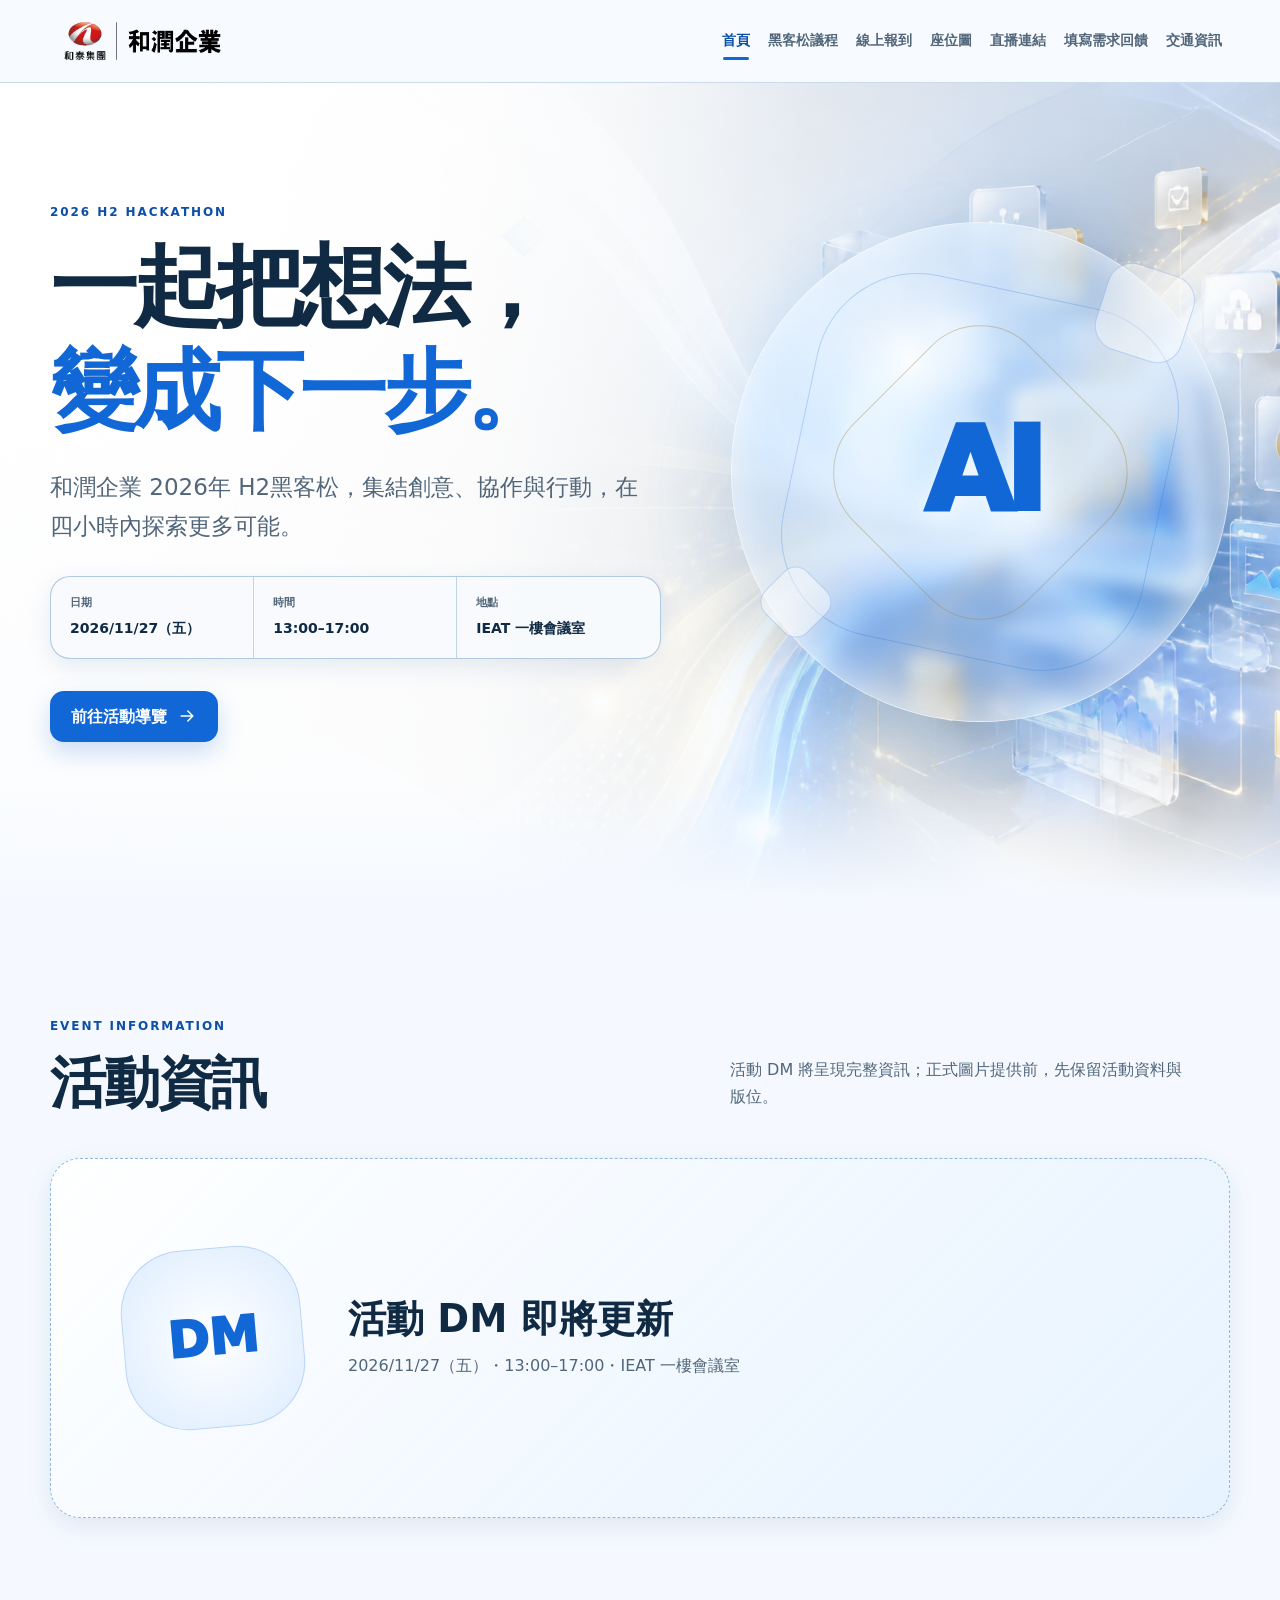
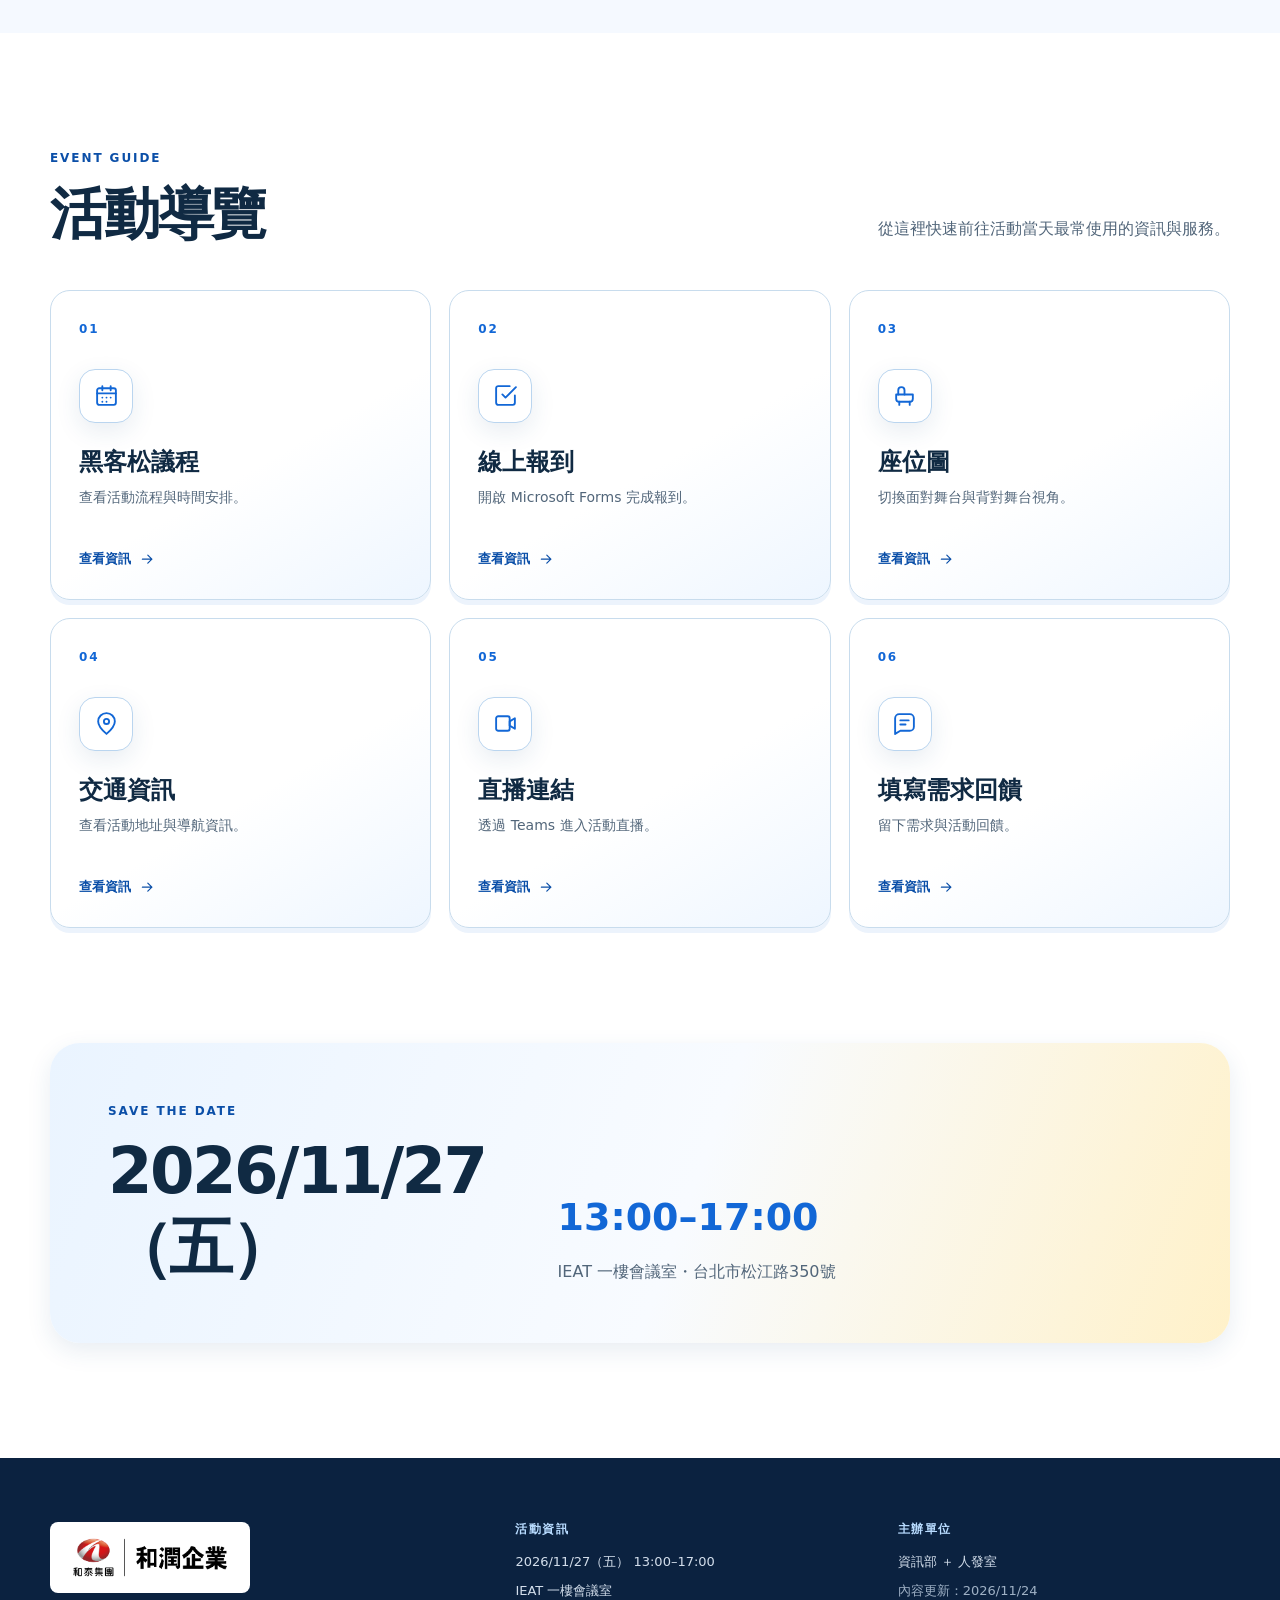
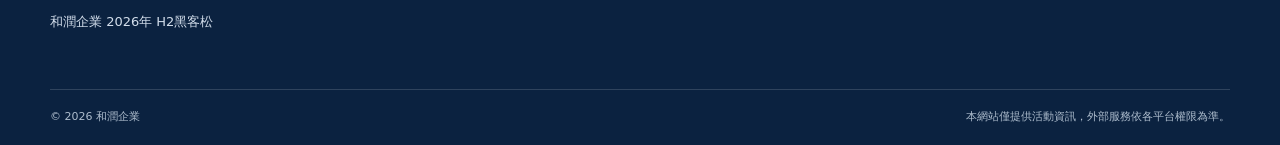
==== index.html @ 31d5b4fa "feat: build responsive hackathon event website" ====
<!doctype html>
<html lang="zh-Hant-TW">
<head>
  <meta charset="utf-8">
  <meta name="viewport" content="width=device-width, initial-scale=1">
  <meta name="robots" content="noindex, nofollow, noarchive">
  <meta name="referrer" content="strict-origin-when-cross-origin">
  <meta name="description" content="和潤企業 2026年 H2黑客松活動資訊網站。">
  <meta name="theme-color" content="#f5f9ff">
  <title>首頁｜和潤企業 2026年 H2黑客松</title>
  <link rel="stylesheet" href="assets/styles.css">
  <script src="assets/data.js" defer></script>
  <script src="assets/app.js" defer></script>
</head>
<body data-page="home">
  <a class="skip-link" href="#main-content">跳至主要內容</a>
  <div id="site-header"></div>
  <div id="app"><noscript><main class="shell"><h1>需要啟用 JavaScript</h1><p>請啟用 JavaScript 以使用活動導覽與互動功能。</p></main></noscript></div>
  <div id="site-footer"></div>
</body>
</html>
---- assets/styles.css ----
@charset "UTF-8";

:root {
  --color-bg: #f5f9ff;
  --color-bg-strong: #eaf3ff;
  --color-surface: #ffffff;
  --color-surface-glass: rgba(255, 255, 255, 0.86);
  --color-primary: #1267d6;
  --color-primary-hover: #0b4fa8;
  --color-primary-active: #083d82;
  --color-primary-soft: #dcecff;
  --color-ink: #102a43;
  --color-muted: #52667a;
  --color-accent: #9a6a0a;
  --color-accent-soft: #fff1c9;
  --color-border: #c8dced;
  --color-footer: #0b2240;
  --shadow-sm: 0 8px 24px rgba(31, 77, 126, 0.1);
  --shadow-lg: 0 24px 70px rgba(31, 77, 126, 0.17);
  --radius-sm: 12px;
  --radius-md: 20px;
  --radius-lg: 30px;
  --duration-fast: 160ms;
  --duration-base: 220ms;
  --easing: cubic-bezier(0.2, 0.8, 0.2, 1);
  --shell: min(1180px, calc(100% - 40px));
  --header-height: 82px;
  --font: Inter, "Noto Sans TC", "PingFang TC", "Microsoft JhengHei", system-ui, -apple-system, BlinkMacSystemFont, "Segoe UI", sans-serif;
}

* { box-sizing: border-box; }
html { scroll-behavior: smooth; scroll-padding-top: calc(var(--header-height) + 20px); }
body { margin: 0; background: var(--color-bg); color: var(--color-ink); font-family: var(--font); font-size: 16px; line-height: 1.7; -webkit-font-smoothing: antialiased; }
img, svg { display: block; max-width: 100%; }
a { color: inherit; text-decoration: none; }
button, input, textarea, select { font: inherit; }
button, a { -webkit-tap-highlight-color: transparent; }
button { cursor: pointer; }
button:disabled { cursor: not-allowed; }
h1, h2, h3, p { margin-top: 0; }
h1, h2, h3 { line-height: 1.18; text-wrap: balance; }
p { text-wrap: pretty; }
[hidden] { display: none !important; }
::selection { background: #c9e3ff; color: var(--color-ink); }
:focus-visible { outline: 3px solid #9a6a0a; outline-offset: 4px; }

.shell { width: var(--shell); margin-inline: auto; }
.icon { width: 1.25em; height: 1.25em; flex: 0 0 auto; }
.skip-link { position: fixed; z-index: 1000; top: 12px; left: 12px; padding: 10px 16px; border-radius: 10px; background: var(--color-ink); color: #fff; font-weight: 800; transform: translateY(-160%); transition: transform var(--duration-fast) ease; }
.skip-link:focus { transform: none; }

.site-header { position: sticky; z-index: 100; top: 0; min-height: var(--header-height); border-bottom: 1px solid rgba(164, 192, 221, 0.55); background: rgba(247, 251, 255, 0.88); backdrop-filter: blur(18px); }
.header-inner { min-height: var(--header-height); display: flex; align-items: center; gap: 26px; }
.brand { flex: 0 0 auto; margin-right: auto; border-radius: 8px; }
.brand img { width: 185px; height: auto; }
.primary-nav { display: flex; align-items: center; gap: 2px; }
.primary-nav a { position: relative; min-height: 48px; display: inline-flex; align-items: center; padding: 10px 8px; color: var(--color-muted); font-size: 14px; font-weight: 750; white-space: nowrap; transition: color var(--duration-fast) ease, background var(--duration-fast) ease; }
.primary-nav a::after { content: ""; position: absolute; left: 9px; right: 9px; bottom: 5px; height: 3px; border-radius: 99px; background: var(--color-primary); transform: scaleX(0); transform-origin: left; transition: transform var(--duration-base) var(--easing); }
.primary-nav a:hover, .primary-nav a[aria-current="page"] { color: var(--color-primary-hover); }
.primary-nav a:hover::after, .primary-nav a[aria-current="page"]::after { transform: scaleX(1); }
.primary-nav a:active { color: var(--color-primary-active); }
.nav-toggle { width: 48px; height: 48px; display: none; place-items: center; padding: 0; border: 1px solid var(--color-border); border-radius: 14px; background: #fff; color: var(--color-ink); transition: background var(--duration-fast) ease, color var(--duration-fast) ease; }
.nav-toggle:hover { background: var(--color-primary-soft); color: var(--color-primary-hover); }
.nav-toggle:active { background: #c7e0ff; }
.nav-toggle .icon { width: 24px; height: 24px; }

.home-hero { position: relative; min-height: calc(100svh - var(--header-height)); display: grid; align-items: center; overflow: hidden; background-image: linear-gradient(90deg, rgba(255,255,255,.92) 0%, rgba(255,255,255,.78) 36%, rgba(236,246,255,.36) 62%, rgba(236,246,255,.05) 100%), url("images/hero-light.png"); background-position: center; background-size: cover; }
.home-hero::after { content: ""; position: absolute; left: 0; right: 0; bottom: 0; height: 120px; background: linear-gradient(transparent, var(--color-bg)); pointer-events: none; }
.home-hero-grid { position: relative; z-index: 1; display: grid; grid-template-columns: minmax(0, 1.1fr) minmax(340px, .9fr); align-items: center; gap: 70px; padding-block: 80px 120px; }
.home-copy { max-width: 720px; }
.eyebrow { margin-bottom: 13px; color: var(--color-primary-hover); font-size: 12px; font-weight: 900; letter-spacing: .16em; text-transform: uppercase; }
.home-copy h1 { max-width: 760px; margin-bottom: 25px; font-size: clamp(48px, 7vw, 88px); letter-spacing: -.055em; }
.home-copy h1 span { display: block; color: var(--color-primary); }
.hero-lead { max-width: 650px; margin-bottom: 30px; color: var(--color-muted); font-size: clamp(18px, 2vw, 23px); }
.event-meta { max-width: 650px; display: grid; grid-template-columns: repeat(3, 1fr); gap: 1px; margin: 0 0 32px; overflow: hidden; border: 1px solid rgba(172, 199, 226, .75); border-radius: var(--radius-md); background: rgba(172, 199, 226, .75); box-shadow: var(--shadow-sm); }
.event-meta div { padding: 17px 19px; background: rgba(255,255,255,.88); backdrop-filter: blur(10px); }
.event-meta dt { color: var(--color-muted); font-size: 11px; font-weight: 800; }
.event-meta dd { margin: 4px 0 0; font-size: 14px; font-weight: 850; }
.hero-art { position: relative; aspect-ratio: 1; display: grid; place-items: center; border: 1px solid rgba(255,255,255,.68); border-radius: 50%; background: radial-gradient(circle at 36% 28%, rgba(255,255,255,.95), rgba(190,222,255,.5) 34%, rgba(18,103,214,.13) 66%, rgba(201,149,46,.14)); box-shadow: inset 0 0 50px rgba(255,255,255,.7), 0 30px 90px rgba(42,99,157,.2); backdrop-filter: blur(8px); }
.hero-art::before, .hero-art::after, .hero-art i, .hero-art b { content: ""; position: absolute; border: 1px solid rgba(18,103,214,.22); border-radius: 28%; }
.hero-art::before { inset: 13%; transform: rotate(12deg); }
.hero-art::after { inset: 25%; transform: rotate(45deg); border-color: rgba(154,106,10,.3); }
.hero-art i { width: 18%; height: 18%; top: 9%; right: 8%; transform: rotate(18deg); background: rgba(255,255,255,.4); }
.hero-art b { width: 12%; height: 12%; left: 7%; bottom: 18%; transform: rotate(45deg); background: rgba(255,255,255,.45); }
.hero-art span { position: relative; z-index: 1; color: var(--color-primary); font-size: clamp(68px, 9vw, 130px); font-weight: 950; letter-spacing: -.08em; text-shadow: 0 10px 30px rgba(255,255,255,.9); }

.button { min-height: 48px; display: inline-flex; align-items: center; justify-content: center; gap: 10px; padding: 11px 20px; border: 1px solid transparent; border-radius: 14px; font-weight: 850; transition: background var(--duration-fast) ease, border-color var(--duration-fast) ease, color var(--duration-fast) ease, box-shadow var(--duration-base) ease, transform var(--duration-fast) ease; }
.button:hover:not(:disabled) { transform: translateY(-2px); }
.button:active:not(:disabled) { transform: translateY(0); }
.button-primary { background: var(--color-primary); color: #fff; box-shadow: 0 10px 25px rgba(18,103,214,.22); }
.button-primary:hover:not(:disabled) { background: var(--color-primary-hover); box-shadow: 0 14px 30px rgba(18,103,214,.28); }
.button-primary:active:not(:disabled) { background: var(--color-primary-active); box-shadow: 0 6px 14px rgba(18,103,214,.2); }
.button-primary:disabled { background: #94a9bd; color: #fff; box-shadow: none; }
.button-secondary { border-color: var(--color-border); background: #fff; color: var(--color-primary-hover); }
.button-secondary:hover { border-color: var(--color-primary); background: var(--color-primary-soft); }
.button-secondary:active { background: #c7e0ff; }

.section { padding-block: clamp(72px, 9vw, 124px); }
.dm-section { background: var(--color-bg); }
.guide-section { background: #fff; }
.event-summary-section { background: #fff; padding-top: 0; }
.section-heading { display: flex; align-items: end; justify-content: space-between; gap: 50px; margin-bottom: 42px; }
.section-heading h2 { margin-bottom: 0; font-size: clamp(34px, 4.4vw, 56px); letter-spacing: -.04em; }
.section-heading > p { max-width: 500px; margin-bottom: 5px; color: var(--color-muted); }
.dm-placeholder { min-height: 360px; display: grid; grid-template-columns: 180px 1fr; align-items: center; gap: 45px; padding: clamp(30px, 6vw, 72px); border: 1px dashed #93b7dc; border-radius: var(--radius-lg); background: linear-gradient(135deg, rgba(255,255,255,.9), rgba(225,240,255,.72)); box-shadow: var(--shadow-sm); }
.dm-placeholder > span { aspect-ratio: 1; display: grid; place-items: center; border: 1px solid rgba(18,103,214,.2); border-radius: 35%; background: radial-gradient(circle, #fff, #dcecff); color: var(--color-primary); font-size: 50px; font-weight: 950; transform: rotate(-5deg); }
.dm-placeholder h3 { margin-bottom: 10px; font-size: clamp(27px, 3vw, 40px); }
.dm-placeholder p { margin-bottom: 0; color: var(--color-muted); }
.dm-frame { margin: 0; overflow: hidden; border: 1px solid var(--color-border); border-radius: var(--radius-lg); background: #fff; box-shadow: var(--shadow-lg); }
.dm-frame img { width: 100%; height: auto; }
.guide-grid { display: grid; grid-template-columns: repeat(3, 1fr); gap: 18px; }
.guide-card { position: relative; min-height: 310px; display: flex; flex-direction: column; padding: 28px; overflow: hidden; border: 1px solid var(--color-border); border-radius: var(--radius-md); background: linear-gradient(150deg, #fff 56%, #eef6ff); box-shadow: 0 5px 0 rgba(18,103,214,.08); transition: border-color var(--duration-base) ease, background var(--duration-base) ease, box-shadow var(--duration-base) ease, transform var(--duration-base) var(--easing); }
.guide-card:hover { border-color: #82b4e9; background: linear-gradient(150deg, #fff 38%, #e2f0ff); box-shadow: 0 16px 38px rgba(31,77,126,.15); transform: translateY(-5px); }
.guide-card:active { background: #e2f0ff; box-shadow: 0 8px 18px rgba(31,77,126,.12); transform: translateY(-1px); }
.guide-number { color: var(--color-primary); font-size: 12px; font-weight: 900; letter-spacing: .15em; }
.guide-icon { width: 54px; height: 54px; display: grid; place-items: center; margin: 30px 0 25px; border: 1px solid #bad5ef; border-radius: 16px; background: #fff; color: var(--color-primary); box-shadow: var(--shadow-sm); }
.guide-icon .icon { width: 25px; height: 25px; }
.guide-card h3 { margin-bottom: 10px; font-size: 24px; }
.guide-card p { margin-bottom: 25px; color: var(--color-muted); font-size: 14px; }
.card-link { display: inline-flex; align-items: center; gap: 8px; margin-top: auto; color: var(--color-primary-hover); font-size: 13px; font-weight: 900; }
.card-link .icon { transition: transform var(--duration-base) var(--easing); }
.guide-card:hover .card-link .icon { transform: translateX(5px); }
.event-summary { display: grid; grid-template-columns: .8fr 1.2fr; align-items: end; gap: 40px; padding: clamp(30px, 5vw, 58px); border-radius: var(--radius-lg); background: linear-gradient(110deg, #eaf4ff, #f8fbff 54%, #fff1c9); box-shadow: var(--shadow-sm); }
.event-summary h2 { margin-bottom: 0; font-size: clamp(32px, 5vw, 64px); letter-spacing: -.04em; }
.event-summary > div:last-child { display: flex; flex-direction: column; gap: 8px; }
.event-summary strong { color: var(--color-primary); font-size: clamp(25px, 3vw, 38px); }
.event-summary span { color: var(--color-muted); }

.page-hero { position: relative; overflow: hidden; border-bottom: 1px solid var(--color-border); background: linear-gradient(115deg, #f8fbff 0%, #e6f2ff 58%, #fff7e5 100%); }
.page-hero::before { content: ""; position: absolute; inset: 0; opacity: .42; background-image: linear-gradient(rgba(18,103,214,.08) 1px, transparent 1px), linear-gradient(90deg, rgba(18,103,214,.08) 1px, transparent 1px); background-size: 70px 70px; mask-image: linear-gradient(90deg, transparent, #000); }
.page-hero-glow { position: absolute; width: 480px; height: 480px; right: 7%; top: -210px; border-radius: 50%; background: radial-gradient(circle, rgba(255,255,255,.95), rgba(102,177,255,.25) 50%, rgba(201,149,46,.08)); box-shadow: 0 0 0 80px rgba(255,255,255,.22), 0 0 0 160px rgba(18,103,214,.035); }
.page-hero-inner { position: relative; z-index: 1; padding-block: clamp(78px, 10vw, 140px); }
.page-hero h1 { max-width: 900px; margin-bottom: 20px; font-size: clamp(48px, 7vw, 82px); letter-spacing: -.05em; }
.page-lead { max-width: 720px; margin-bottom: 0; color: var(--color-muted); font-size: 19px; }
.content-layout { display: grid; grid-template-columns: minmax(250px, .65fr) minmax(0, 1.6fr); align-items: start; gap: 34px; }
.info-card { position: sticky; top: calc(var(--header-height) + 25px); padding: 30px; border: 1px solid var(--color-border); border-radius: var(--radius-md); background: #fff; box-shadow: var(--shadow-sm); }
.info-card h2 { margin-bottom: 8px; font-size: 30px; }
.big-time { margin-bottom: 6px; color: var(--color-primary); font-size: 26px; font-weight: 900; }
.status-pill { display: inline-flex; align-items: center; min-height: 32px; margin-top: 16px; padding: 5px 11px; border-radius: 99px; background: var(--color-primary-soft); color: var(--color-primary-hover); font-size: 12px; font-weight: 850; }
.status-pending { background: var(--color-accent-soft); color: #6d4a06; }
.agenda-list { display: grid; gap: 14px; }
.agenda-item { display: grid; grid-template-columns: 110px 1fr; gap: 28px; padding: 28px; border: 1px solid var(--color-border); border-radius: var(--radius-md); background: #fff; box-shadow: 0 4px 16px rgba(31,77,126,.06); }
.agenda-item time { color: var(--color-primary); font-size: 22px; font-weight: 950; }
.agenda-type { color: var(--color-accent); font-size: 10px; font-weight: 900; letter-spacing: .12em; text-transform: uppercase; }
.agenda-item h2 { margin: 7px 0 8px; font-size: 23px; }
.agenda-item p { margin-bottom: 0; color: var(--color-muted); }
.form-layout { display: grid; grid-template-columns: minmax(260px, .65fr) minmax(0, 1.5fr); align-items: start; gap: 34px; }
.form-guidance { position: sticky; top: calc(var(--header-height) + 25px); padding: 30px; border: 1px solid var(--color-border); border-radius: var(--radius-md); background: #fff; box-shadow: var(--shadow-sm); }
.form-guidance h2 { font-size: 30px; }
.form-guidance p { color: var(--color-muted); }
.form-frame { min-height: 680px; overflow: hidden; border: 1px solid var(--color-border); border-radius: var(--radius-md); background: #fff; box-shadow: var(--shadow-sm); }
.form-frame iframe { width: 100%; min-height: 680px; display: block; border: 0; }
.empty-state { min-height: 360px; display: flex; align-items: center; justify-content: center; gap: 22px; padding: 36px; text-align: left; }
.empty-state-mark { width: 72px; height: 72px; flex: 0 0 auto; border: 1px solid #9ec1e4; border-radius: 24px; background: linear-gradient(145deg, #fff, #dcecff); box-shadow: var(--shadow-sm); transform: rotate(8deg); }
.empty-state h2 { margin-bottom: 8px; font-size: 27px; }
.empty-state p { max-width: 480px; margin-bottom: 0; color: var(--color-muted); }
.seat-toolbar { display: flex; align-items: end; justify-content: space-between; gap: 32px; margin-bottom: 28px; }
.seat-toolbar h2 { margin-bottom: 0; font-size: clamp(30px, 4vw, 46px); }
.segmented-control { display: inline-grid; grid-template-columns: repeat(2, 1fr); gap: 4px; padding: 5px; border: 1px solid var(--color-border); border-radius: 16px; background: #fff; box-shadow: var(--shadow-sm); }
.segmented-control button { min-width: 132px; min-height: 48px; padding: 9px 16px; border: 0; border-radius: 11px; background: transparent; color: var(--color-muted); font-weight: 850; transition: background var(--duration-fast) ease, color var(--duration-fast) ease, box-shadow var(--duration-fast) ease; }
.segmented-control button:hover { background: var(--color-primary-soft); color: var(--color-primary-hover); }
.segmented-control button:active { background: #c7e0ff; }
.segmented-control button[aria-selected="true"] { background: var(--color-primary); color: #fff; box-shadow: 0 6px 16px rgba(18,103,214,.24); }
.seat-stage { overflow: hidden; border: 1px solid var(--color-border); border-radius: var(--radius-lg); background: #fff; box-shadow: var(--shadow-lg); }
.stage-label { min-height: 78px; display: flex; align-items: center; justify-content: center; gap: 15px; padding: 17px; background: linear-gradient(90deg, #dcecff, #eff7ff, #fff1c9); text-align: center; }
.stage-label span { color: var(--color-primary); font-size: 11px; font-weight: 900; letter-spacing: .2em; }
.stage-label strong { font-size: 19px; }
.seat-panel { min-height: 520px; }
.seat-panel .empty-state { min-height: 520px; }
.seat-image { margin: 0; padding: 20px; }
.seat-image img { width: 100%; height: auto; border-radius: var(--radius-sm); }
.seat-note { margin: 20px 0 0; color: var(--color-muted); text-align: center; }
.live-card { display: grid; grid-template-columns: minmax(260px, .75fr) minmax(0, 1.25fr); align-items: center; gap: clamp(40px, 8vw, 100px); padding: clamp(35px, 7vw, 85px); border: 1px solid var(--color-border); border-radius: var(--radius-lg); background: linear-gradient(140deg, #fff, #edf6ff); box-shadow: var(--shadow-lg); }
.live-card h2 { margin-bottom: 18px; font-size: clamp(32px, 4.5vw, 54px); }
.live-card p:not(.eyebrow) { max-width: 650px; margin-bottom: 28px; color: var(--color-muted); }
.live-visual { position: relative; aspect-ratio: 1; display: grid; place-items: center; border-radius: 34%; background: radial-gradient(circle at 35% 30%, #fff, #cfe5ff 55%, #91bff1); color: var(--color-primary); box-shadow: inset 0 0 35px rgba(255,255,255,.8), var(--shadow-lg); }
.live-visual .icon { position: relative; z-index: 1; width: 34%; height: 34%; }
.live-visual::before, .live-visual::after, .live-visual i { content: ""; position: absolute; border: 1px solid rgba(18,103,214,.2); border-radius: 30%; }
.live-visual::before { inset: 12%; transform: rotate(12deg); }
.live-visual::after { inset: 23%; transform: rotate(-11deg); }
.live-visual i { width: 16%; height: 16%; right: 4%; top: 4%; background: rgba(255,241,201,.7); transform: rotate(18deg); }
.transport-layout { display: grid; grid-template-columns: minmax(280px, .85fr) minmax(0, 1.15fr); align-items: start; gap: 34px; }
.venue-card { position: sticky; top: calc(var(--header-height) + 25px); padding: clamp(30px, 5vw, 52px); border-radius: var(--radius-lg); background: linear-gradient(145deg, #1267d6, #0a477f); color: #fff; box-shadow: var(--shadow-lg); }
.venue-card .eyebrow { color: #d4e9ff; }
.venue-card h2 { margin-bottom: 12px; font-size: clamp(30px, 4vw, 46px); }
.venue-card .address { margin-bottom: 28px; color: #e2f0ff; font-size: 18px; }
.venue-card .button-primary { background: #fff; color: var(--color-primary-hover); box-shadow: none; }
.venue-card .button-primary:hover { background: #e7f2ff; }
.venue-pin { width: 76px; height: 76px; display: grid; place-items: center; margin-bottom: 38px; border: 1px solid rgba(255,255,255,.35); border-radius: 25px; background: rgba(255,255,255,.13); }
.venue-pin .icon { width: 34px; height: 34px; }
.transport-list { display: grid; gap: 14px; }
.transport-card { display: grid; grid-template-columns: 58px 1fr; gap: 20px; padding: 28px; border: 1px solid var(--color-border); border-radius: var(--radius-md); background: #fff; box-shadow: var(--shadow-sm); }
.transport-card > span { color: var(--color-primary); font-size: 13px; font-weight: 900; letter-spacing: .12em; }
.transport-card h2 { margin-bottom: 10px; font-size: 24px; }
.transport-card p { margin-bottom: 5px; color: var(--color-ink); font-weight: 750; }
.transport-card small { color: var(--color-muted); }
.not-found { min-height: calc(100svh - var(--header-height)); display: grid; place-items: center; padding-block: 80px; background: linear-gradient(135deg, #f7fbff, #e5f2ff); }
.not-found-card { max-width: 760px; padding: clamp(40px, 8vw, 90px); border: 1px solid var(--color-border); border-radius: var(--radius-lg); background: #fff; text-align: center; box-shadow: var(--shadow-lg); }
.not-found-card h1 { margin-bottom: 18px; font-size: clamp(42px, 7vw, 74px); }
.not-found-card p:not(.eyebrow) { margin-bottom: 28px; color: var(--color-muted); }

.site-footer { padding-top: 64px; background: var(--color-footer); color: #fff; }
.footer-grid { display: grid; grid-template-columns: 1.25fr 1fr 1fr; gap: 50px; padding-bottom: 50px; }
.footer-logo { width: 200px; height: auto; margin-bottom: 18px; padding: 7px 9px; border-radius: 8px; background: #fff; }
.footer-grid h2 { margin-bottom: 15px; color: #b9dcff; font-size: 12px; letter-spacing: .12em; }
.footer-grid p { margin-bottom: 6px; color: #d3deeb; font-size: 13px; }
.footer-note { color: #9fb1c5 !important; }
.footer-bottom { display: flex; justify-content: space-between; gap: 20px; padding-block: 18px; border-top: 1px solid rgba(255,255,255,.15); color: #aebdcd; font-size: 11px; }

.reveal { opacity: 0; transform: translateY(18px); transition: opacity .6s var(--easing), transform .6s var(--easing); }
.reveal.is-visible { opacity: 1; transform: none; }
.delay-1 { transition-delay: .06s; }
.delay-2 { transition-delay: .12s; }
.delay-3 { transition-delay: .18s; }

@media (max-width: 1080px) {
  .brand img { width: 155px; }
  .header-inner { gap: 12px; }
  .primary-nav a { padding-inline: 5px; font-size: 12px; }
  .home-hero-grid { grid-template-columns: 1.15fr .85fr; gap: 42px; }
}

@media (max-width: 900px) {
  :root { --shell: min(100% - 30px, 760px); --header-height: 70px; }
  .site-header { min-height: var(--header-height); }
  .header-inner { min-height: var(--header-height); }
  .brand img { width: 145px; }
  .nav-toggle { display: grid; }
  .primary-nav { position: absolute; top: 100%; left: 0; right: 0; display: none; grid-template-columns: repeat(2, 1fr); padding: 12px 15px 20px; border-bottom: 1px solid var(--color-border); background: rgba(247,251,255,.98); box-shadow: var(--shadow-lg); }
  .primary-nav.is-open { display: grid; }
  .primary-nav a { min-height: 48px; padding: 11px 12px; border-bottom: 1px solid #d9e7f4; font-size: 14px; }
  .primary-nav a::after { display: none; }
  .home-hero { min-height: auto; }
  .home-hero-grid { grid-template-columns: 1fr; padding-block: 80px 110px; }
  .home-copy { max-width: 680px; }
  .hero-art { display: none; }
  .guide-grid { grid-template-columns: repeat(2, 1fr); }
  .content-layout, .form-layout, .transport-layout { grid-template-columns: 1fr; }
  .info-card, .form-guidance, .venue-card { position: static; }
  .live-card { grid-template-columns: 230px 1fr; gap: 40px; }
  .footer-grid { grid-template-columns: 1.2fr 1fr; }
}

@media (max-width: 600px) {
  :root { --shell: min(100% - 24px, 540px); }
  body { font-size: 15px; }
  .brand img { width: 130px; }
  .primary-nav { grid-template-columns: 1fr; max-height: calc(100svh - var(--header-height)); overflow-y: auto; }
  .home-hero { background-position: 57% center; }
  .home-hero-grid { padding-block: 65px 90px; }
  .home-copy h1 { font-size: clamp(43px, 14vw, 62px); }
  .hero-lead { font-size: 17px; }
  .event-meta { grid-template-columns: 1fr; }
  .event-meta div { padding: 13px 16px; }
  .button { width: 100%; }
  .section { padding-block: 66px; }
  .section-heading { align-items: start; flex-direction: column; gap: 12px; margin-bottom: 30px; }
  .dm-placeholder { min-height: 330px; grid-template-columns: 1fr; gap: 25px; text-align: center; }
  .dm-placeholder > span { width: 100px; margin-inline: auto; }
  .guide-grid { grid-template-columns: 1fr; }
  .guide-card { min-height: 270px; }
  .event-summary { grid-template-columns: 1fr; gap: 22px; }
  .page-hero-inner { padding-block: 68px; }
  .page-hero h1 { font-size: 44px; }
  .page-lead { font-size: 17px; }
  .agenda-item { grid-template-columns: 1fr; gap: 10px; padding: 23px; }
  .form-guidance, .info-card { padding: 24px; }
  .form-frame, .form-frame iframe { min-height: 650px; }
  .empty-state { min-height: 340px; align-items: center; flex-direction: column; text-align: center; }
  .seat-toolbar { align-items: stretch; flex-direction: column; }
  .segmented-control { width: 100%; }
  .segmented-control button { min-width: 0; }
  .seat-panel, .seat-panel .empty-state { min-height: 430px; }
  .live-card { grid-template-columns: 1fr; padding: 28px 22px; }
  .live-visual { max-width: 210px; margin-inline: auto; }
  .venue-card { padding: 32px 24px; }
  .transport-card { grid-template-columns: 38px 1fr; padding: 23px 20px; }
  .footer-grid { grid-template-columns: 1fr; gap: 28px; }
  .footer-bottom { flex-direction: column; }
}

@media (prefers-reduced-motion: reduce) {
  html { scroll-behavior: auto; }
  *, *::before, *::after { scroll-behavior: auto !important; animation-duration: .01ms !important; animation-iteration-count: 1 !important; transition-duration: .01ms !important; transition-delay: 0ms !important; }
  .reveal { opacity: 1; transform: none; }
}

@media print {
  .site-header, .site-footer, .button, .nav-toggle { display: none !important; }
  body, .section, .page-hero { background: #fff !important; color: #000 !important; }
  .reveal { opacity: 1; transform: none; }
  a { text-decoration: underline; }
}
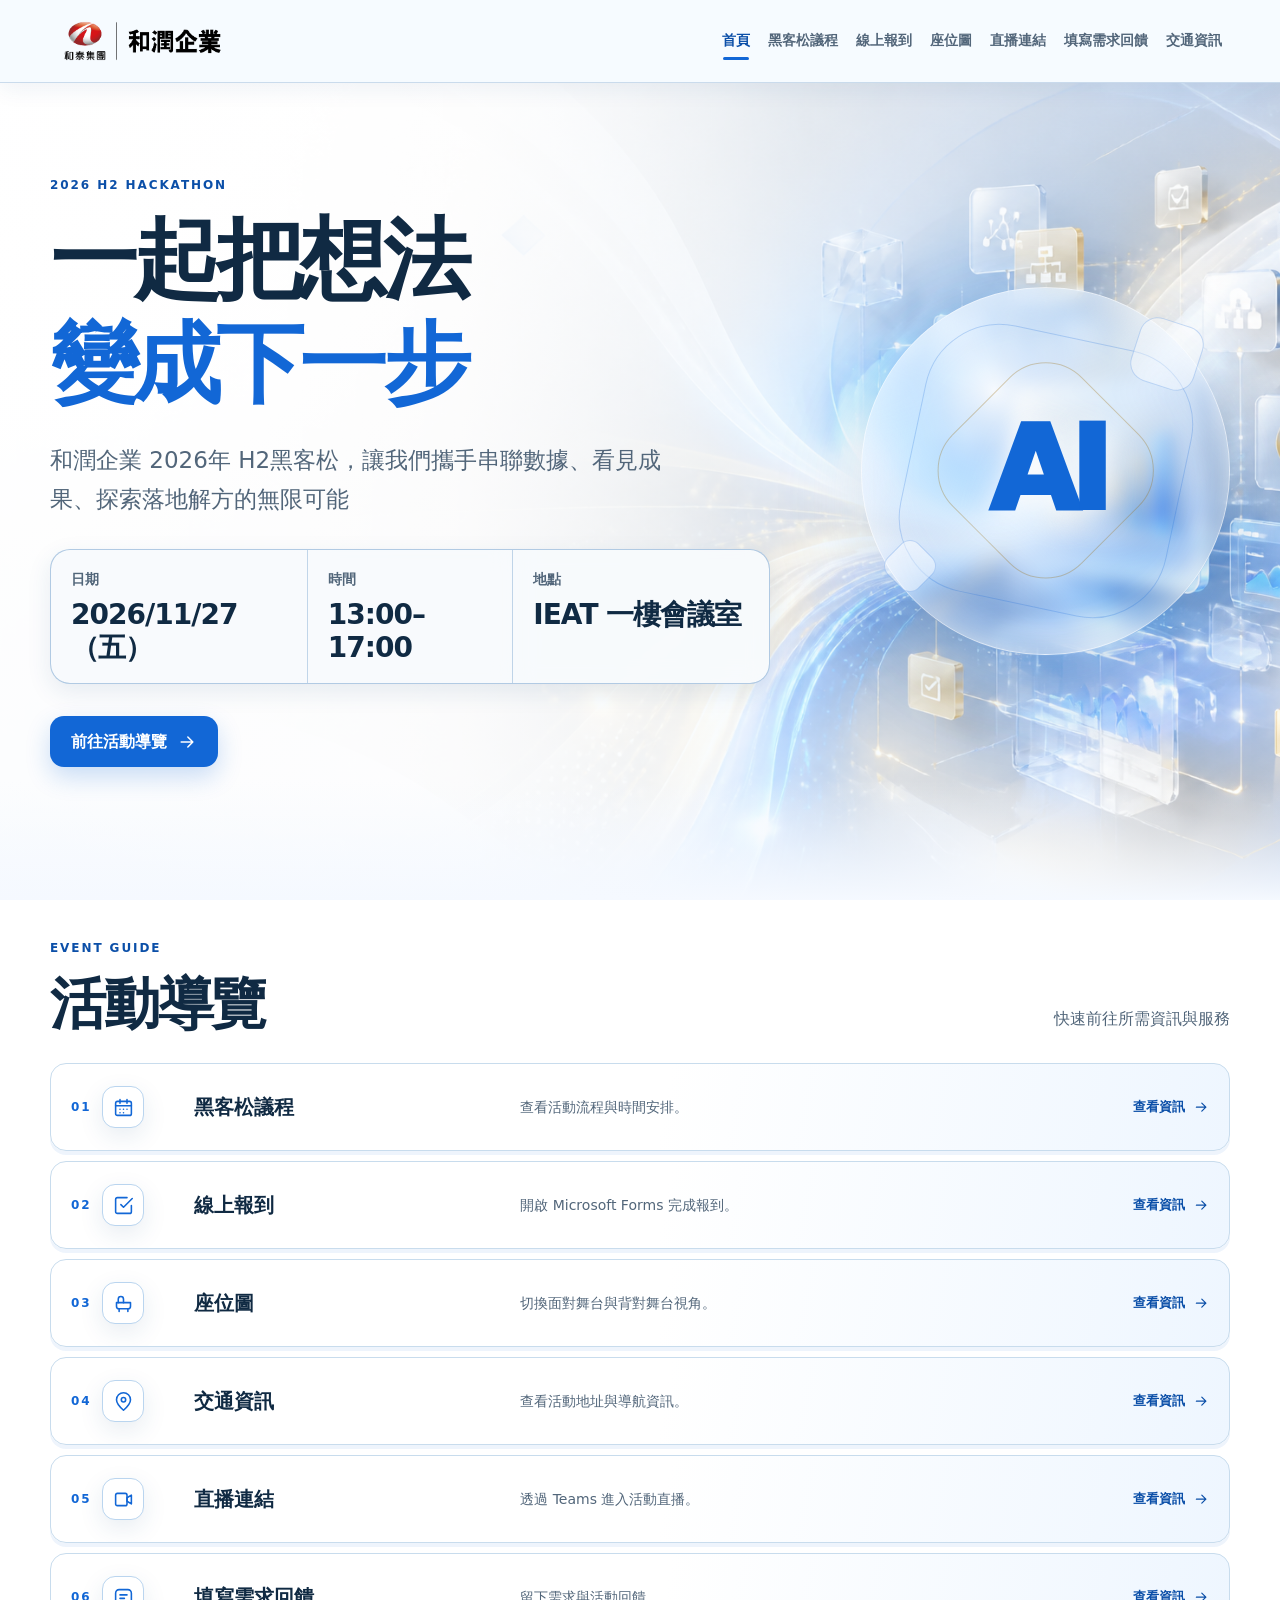
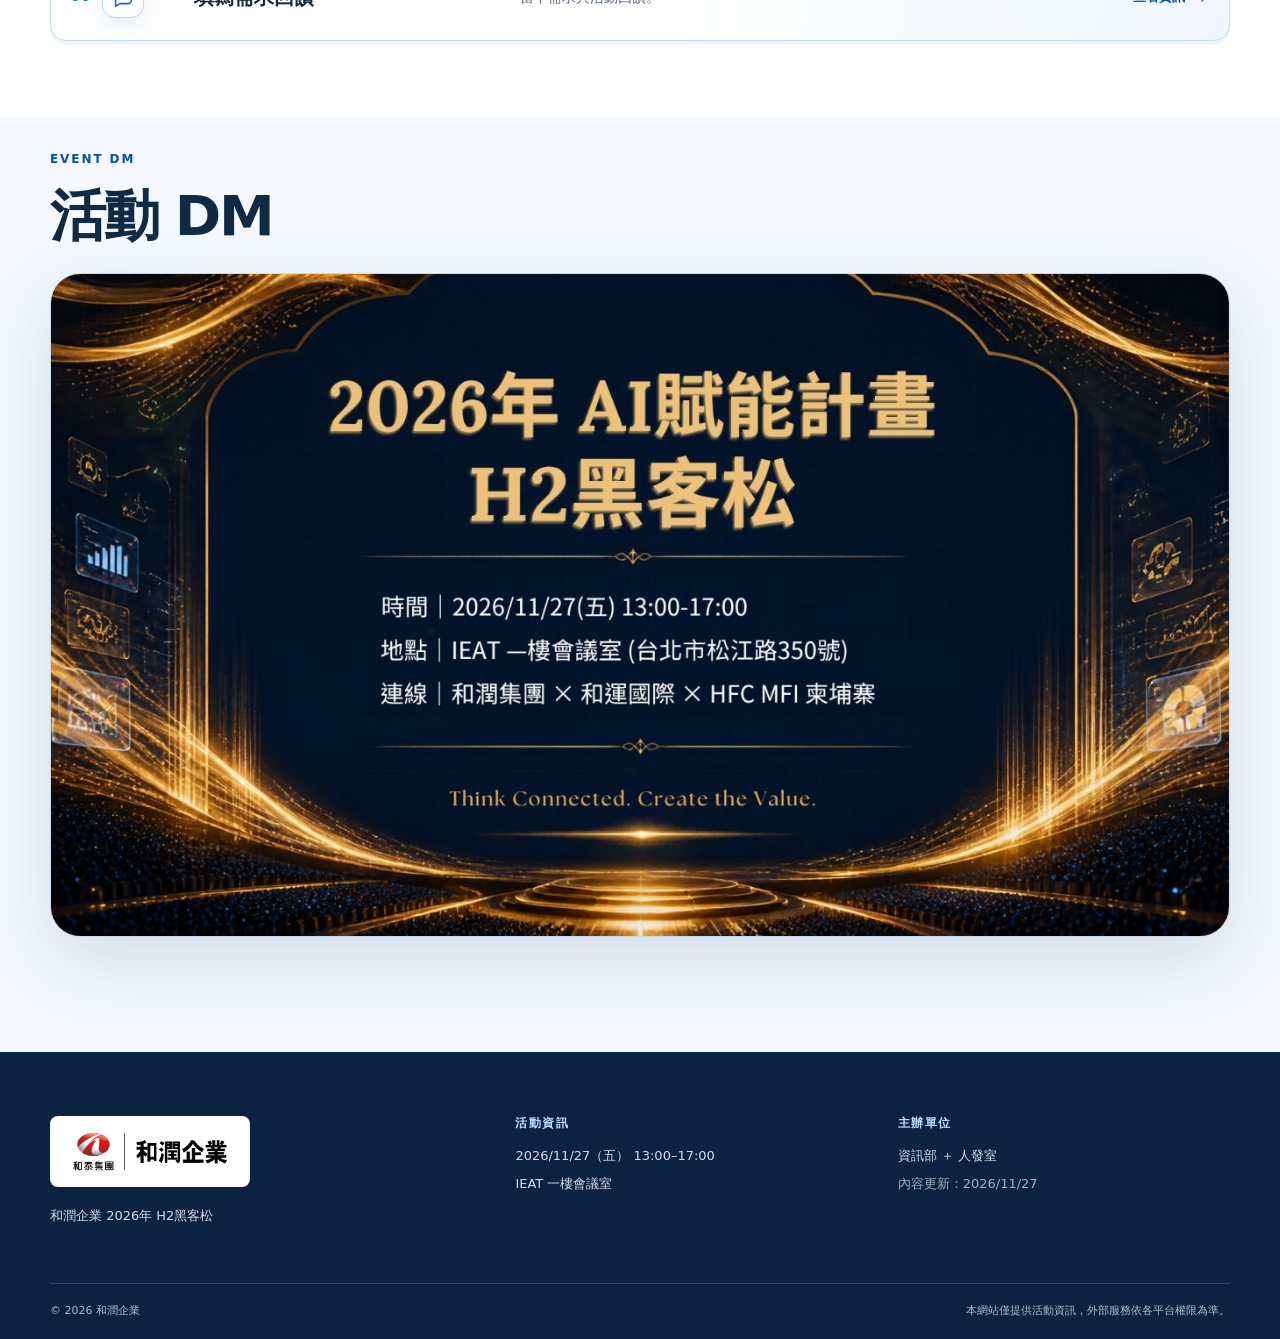
==== commit a0e97972: "fix: use project-relative favicon on Pages" ====
--- a/index.html
+++ b/index.html
@@ -7,6 +7,7 @@
   <meta name="referrer" content="strict-origin-when-cross-origin">
   <meta name="description" content="和潤企業 2026年 H2黑客松活動資訊網站。">
   <meta name="theme-color" content="#f5f9ff">
+  <link rel="icon" href="favicon.ico">
   <title>首頁｜和潤企業 2026年 H2黑客松</title>
   <link rel="stylesheet" href="assets/styles.css">
   <script src="assets/data.js" defer></script>
@@ -19,4 +20,3 @@
   <div id="site-footer"></div>
 </body>
 </html>
-
--- a/assets/styles.css
+++ b/assets/styles.css
@@ -30,11 +30,11 @@
 
 * { box-sizing: border-box; }
 html { scroll-behavior: smooth; scroll-padding-top: calc(var(--header-height) + 20px); }
-body { margin: 0; background: var(--color-bg); color: var(--color-ink); font-family: var(--font); font-size: 16px; line-height: 1.7; -webkit-font-smoothing: antialiased; }
+body { margin: 0; padding-top: var(--header-height); background: var(--color-bg); color: var(--color-ink); font-family: var(--font); font-size: 16px; line-height: 1.7; -webkit-font-smoothing: antialiased; }
 img, svg { display: block; max-width: 100%; }
 a { color: inherit; text-decoration: none; }
 button, input, textarea, select { font: inherit; }
-button, a { -webkit-tap-highlight-color: transparent; }
+button, a { touch-action: manipulation; -webkit-tap-highlight-color: transparent; }
 button { cursor: pointer; }
 button:disabled { cursor: not-allowed; }
 h1, h2, h3, p { margin-top: 0; }
@@ -49,14 +49,15 @@
 .skip-link { position: fixed; z-index: 1000; top: 12px; left: 12px; padding: 10px 16px; border-radius: 10px; background: var(--color-ink); color: #fff; font-weight: 800; transform: translateY(-160%); transition: transform var(--duration-fast) ease; }
 .skip-link:focus { transform: none; }
 
-.site-header { position: sticky; z-index: 100; top: 0; min-height: var(--header-height); border-bottom: 1px solid rgba(164, 192, 221, 0.55); background: rgba(247, 251, 255, 0.88); backdrop-filter: blur(18px); }
+.site-header { position: fixed; z-index: 100; top: 0; left: 0; right: 0; min-height: var(--header-height); border-bottom: 1px solid rgba(164, 192, 221, 0.55); background: rgba(247, 251, 255, 0.9); box-shadow: 0 6px 22px rgba(31, 77, 126, 0.07); backdrop-filter: blur(18px); }
 .header-inner { min-height: var(--header-height); display: flex; align-items: center; gap: 26px; }
-.brand { flex: 0 0 auto; margin-right: auto; border-radius: 8px; }
+.brand { min-height: 48px; display: inline-flex; align-items: center; flex: 0 0 auto; margin-right: auto; border-radius: 8px; }
 .brand img { width: 185px; height: auto; }
 .primary-nav { display: flex; align-items: center; gap: 2px; }
-.primary-nav a { position: relative; min-height: 48px; display: inline-flex; align-items: center; padding: 10px 8px; color: var(--color-muted); font-size: 14px; font-weight: 750; white-space: nowrap; transition: color var(--duration-fast) ease, background var(--duration-fast) ease; }
+.primary-nav a { position: relative; min-height: 48px; display: inline-flex; align-items: center; padding: 10px 8px; border-radius: 10px; color: var(--color-muted); font-size: 14px; font-weight: 750; white-space: nowrap; transition: color var(--duration-fast) ease, background var(--duration-fast) ease, box-shadow var(--duration-fast) ease; }
 .primary-nav a::after { content: ""; position: absolute; left: 9px; right: 9px; bottom: 5px; height: 3px; border-radius: 99px; background: var(--color-primary); transform: scaleX(0); transform-origin: left; transition: transform var(--duration-base) var(--easing); }
-.primary-nav a:hover, .primary-nav a[aria-current="page"] { color: var(--color-primary-hover); }
+.primary-nav a:hover { background: #dcecff; color: var(--color-primary-hover); box-shadow: inset 0 0 0 1px rgba(18,103,214,.12); }
+.primary-nav a[aria-current="page"] { color: var(--color-primary-hover); }
 .primary-nav a:hover::after, .primary-nav a[aria-current="page"]::after { transform: scaleX(1); }
 .primary-nav a:active { color: var(--color-primary-active); }
 .nav-toggle { width: 48px; height: 48px; display: none; place-items: center; padding: 0; border: 1px solid var(--color-border); border-radius: 14px; background: #fff; color: var(--color-ink); transition: background var(--duration-fast) ease, color var(--duration-fast) ease; }
@@ -65,17 +66,18 @@
 .nav-toggle .icon { width: 24px; height: 24px; }
 
 .home-hero { position: relative; min-height: calc(100svh - var(--header-height)); display: grid; align-items: center; overflow: hidden; background-image: linear-gradient(90deg, rgba(255,255,255,.92) 0%, rgba(255,255,255,.78) 36%, rgba(236,246,255,.36) 62%, rgba(236,246,255,.05) 100%), url("images/hero-light.png"); background-position: center; background-size: cover; }
+[data-scroll-section] { scroll-margin-top: var(--header-height); }
 .home-hero::after { content: ""; position: absolute; left: 0; right: 0; bottom: 0; height: 120px; background: linear-gradient(transparent, var(--color-bg)); pointer-events: none; }
-.home-hero-grid { position: relative; z-index: 1; display: grid; grid-template-columns: minmax(0, 1.1fr) minmax(340px, .9fr); align-items: center; gap: 70px; padding-block: 80px 120px; }
+.home-hero-grid { position: relative; z-index: 1; display: grid; grid-template-columns: minmax(0, 1.35fr) minmax(300px, .65fr); align-items: center; gap: 45px; padding-block: 80px 120px; }
 .home-copy { max-width: 720px; }
 .eyebrow { margin-bottom: 13px; color: var(--color-primary-hover); font-size: 12px; font-weight: 900; letter-spacing: .16em; text-transform: uppercase; }
 .home-copy h1 { max-width: 760px; margin-bottom: 25px; font-size: clamp(48px, 7vw, 88px); letter-spacing: -.055em; }
 .home-copy h1 span { display: block; color: var(--color-primary); }
 .hero-lead { max-width: 650px; margin-bottom: 30px; color: var(--color-muted); font-size: clamp(18px, 2vw, 23px); }
-.event-meta { max-width: 650px; display: grid; grid-template-columns: repeat(3, 1fr); gap: 1px; margin: 0 0 32px; overflow: hidden; border: 1px solid rgba(172, 199, 226, .75); border-radius: var(--radius-md); background: rgba(172, 199, 226, .75); box-shadow: var(--shadow-sm); }
-.event-meta div { padding: 17px 19px; background: rgba(255,255,255,.88); backdrop-filter: blur(10px); }
-.event-meta dt { color: var(--color-muted); font-size: 11px; font-weight: 800; }
-.event-meta dd { margin: 4px 0 0; font-size: 14px; font-weight: 850; }
+.event-meta { max-width: 760px; display: grid; grid-template-columns: 1.25fr 1fr 1.25fr; gap: 1px; margin: 0 0 32px; overflow: hidden; border: 1px solid rgba(172, 199, 226,.75); border-radius: var(--radius-md); background: rgba(172,199,226,.75); box-shadow: var(--shadow-sm); }
+.event-meta div { min-width: 0; padding: 18px 20px; background: rgba(255,255,255,.88); backdrop-filter: blur(10px); }
+.event-meta dt { color: var(--color-muted); font-size: 14px; font-weight: 800; }
+.event-meta dd { margin: 6px 0 0; font-size: 28px; font-weight: 900; line-height: 1.2; letter-spacing: -.035em; }
 .hero-art { position: relative; aspect-ratio: 1; display: grid; place-items: center; border: 1px solid rgba(255,255,255,.68); border-radius: 50%; background: radial-gradient(circle at 36% 28%, rgba(255,255,255,.95), rgba(190,222,255,.5) 34%, rgba(18,103,214,.13) 66%, rgba(201,149,46,.14)); box-shadow: inset 0 0 50px rgba(255,255,255,.7), 0 30px 90px rgba(42,99,157,.2); backdrop-filter: blur(8px); }
 .hero-art::before, .hero-art::after, .hero-art i, .hero-art b { content: ""; position: absolute; border: 1px solid rgba(18,103,214,.22); border-radius: 28%; }
 .hero-art::before { inset: 13%; transform: rotate(12deg); }
@@ -96,9 +98,10 @@
 .button-secondary:active { background: #c7e0ff; }
 
 .section { padding-block: clamp(72px, 9vw, 124px); }
-.dm-section { background: var(--color-bg); }
-.guide-section { background: #fff; }
-.event-summary-section { background: #fff; padding-top: 0; }
+.dm-section { padding-top: 32px; background: var(--color-bg); }
+.dm-section .section-heading { margin-bottom: 24px; }
+.guide-section { padding-block: 38px 76px; background: #fff; }
+.guide-section .section-heading { margin-bottom: 26px; }
 .section-heading { display: flex; align-items: end; justify-content: space-between; gap: 50px; margin-bottom: 42px; }
 .section-heading h2 { margin-bottom: 0; font-size: clamp(34px, 4.4vw, 56px); letter-spacing: -.04em; }
 .section-heading > p { max-width: 500px; margin-bottom: 5px; color: var(--color-muted); }
@@ -108,23 +111,20 @@
 .dm-placeholder p { margin-bottom: 0; color: var(--color-muted); }
 .dm-frame { margin: 0; overflow: hidden; border: 1px solid var(--color-border); border-radius: var(--radius-lg); background: #fff; box-shadow: var(--shadow-lg); }
 .dm-frame img { width: 100%; height: auto; }
-.guide-grid { display: grid; grid-template-columns: repeat(3, 1fr); gap: 18px; }
-.guide-card { position: relative; min-height: 310px; display: flex; flex-direction: column; padding: 28px; overflow: hidden; border: 1px solid var(--color-border); border-radius: var(--radius-md); background: linear-gradient(150deg, #fff 56%, #eef6ff); box-shadow: 0 5px 0 rgba(18,103,214,.08); transition: border-color var(--duration-base) ease, background var(--duration-base) ease, box-shadow var(--duration-base) ease, transform var(--duration-base) var(--easing); }
-.guide-card:hover { border-color: #82b4e9; background: linear-gradient(150deg, #fff 38%, #e2f0ff); box-shadow: 0 16px 38px rgba(31,77,126,.15); transform: translateY(-5px); }
-.guide-card:active { background: #e2f0ff; box-shadow: 0 8px 18px rgba(31,77,126,.12); transform: translateY(-1px); }
+.guide-grid { display: grid; grid-template-columns: 1fr; gap: 10px; }
+.guide-card { position: relative; min-height: 88px; display: grid; grid-template-columns: 105px minmax(160px, .7fr) minmax(240px, 1.35fr) auto; align-items: center; gap: 18px; padding: 14px 20px; overflow: hidden; border: 1px solid var(--color-border); border-radius: 16px; background: linear-gradient(100deg, #fff 52%, #eef6ff); box-shadow: 0 4px 0 rgba(18,103,214,.07); transition: border-color var(--duration-base) ease, background var(--duration-base) ease, box-shadow var(--duration-base) ease, transform var(--duration-base) var(--easing); }
+.guide-card:hover, .guide-card:focus-visible { border-color: var(--color-primary); background: linear-gradient(100deg, #d8ebff 0%, #eef7ff 66%, #fff1c9 100%); box-shadow: 0 14px 34px rgba(18,103,214,.2), inset 0 0 0 1px rgba(18,103,214,.12); transform: translateY(-3px); }
+.guide-card:active { border-color: var(--color-primary-active); background: linear-gradient(100deg, #bfdcff, #e1efff); box-shadow: 0 6px 15px rgba(31,77,126,.17); transform: translateY(0); }
+.guide-card-meta { display: flex; align-items: center; gap: 11px; }
 .guide-number { color: var(--color-primary); font-size: 12px; font-weight: 900; letter-spacing: .15em; }
-.guide-icon { width: 54px; height: 54px; display: grid; place-items: center; margin: 30px 0 25px; border: 1px solid #bad5ef; border-radius: 16px; background: #fff; color: var(--color-primary); box-shadow: var(--shadow-sm); }
-.guide-icon .icon { width: 25px; height: 25px; }
-.guide-card h3 { margin-bottom: 10px; font-size: 24px; }
-.guide-card p { margin-bottom: 25px; color: var(--color-muted); font-size: 14px; }
-.card-link { display: inline-flex; align-items: center; gap: 8px; margin-top: auto; color: var(--color-primary-hover); font-size: 13px; font-weight: 900; }
+.guide-icon { width: 42px; height: 42px; display: grid; place-items: center; flex: 0 0 auto; border: 1px solid #bad5ef; border-radius: 13px; background: #fff; color: var(--color-primary); box-shadow: var(--shadow-sm); }
+.guide-icon .icon { width: 21px; height: 21px; }
+.guide-card:hover .guide-icon, .guide-card:focus-visible .guide-icon { border-color: var(--color-primary); background: var(--color-primary); color: #fff; box-shadow: 0 10px 24px rgba(18,103,214,.28); }
+.guide-card h3 { margin: 0; font-size: 20px; }
+.guide-card p { margin: 0; color: var(--color-muted); font-size: 14px; }
+.card-link { display: inline-flex; align-items: center; justify-content: flex-end; gap: 8px; color: var(--color-primary-hover); font-size: 13px; font-weight: 900; white-space: nowrap; }
 .card-link .icon { transition: transform var(--duration-base) var(--easing); }
 .guide-card:hover .card-link .icon { transform: translateX(5px); }
-.event-summary { display: grid; grid-template-columns: .8fr 1.2fr; align-items: end; gap: 40px; padding: clamp(30px, 5vw, 58px); border-radius: var(--radius-lg); background: linear-gradient(110deg, #eaf4ff, #f8fbff 54%, #fff1c9); box-shadow: var(--shadow-sm); }
-.event-summary h2 { margin-bottom: 0; font-size: clamp(32px, 5vw, 64px); letter-spacing: -.04em; }
-.event-summary > div:last-child { display: flex; flex-direction: column; gap: 8px; }
-.event-summary strong { color: var(--color-primary); font-size: clamp(25px, 3vw, 38px); }
-.event-summary span { color: var(--color-muted); }
 
 .page-hero { position: relative; overflow: hidden; border-bottom: 1px solid var(--color-border); background: linear-gradient(115deg, #f8fbff 0%, #e6f2ff 58%, #fff7e5 100%); }
 .page-hero::before { content: ""; position: absolute; inset: 0; opacity: .42; background-image: linear-gradient(rgba(18,103,214,.08) 1px, transparent 1px), linear-gradient(90deg, rgba(18,103,214,.08) 1px, transparent 1px); background-size: 70px 70px; mask-image: linear-gradient(90deg, transparent, #000); }
@@ -135,6 +135,8 @@
 .content-layout { display: grid; grid-template-columns: minmax(250px, .65fr) minmax(0, 1.6fr); align-items: start; gap: 34px; }
 .info-card { position: sticky; top: calc(var(--header-height) + 25px); padding: 30px; border: 1px solid var(--color-border); border-radius: var(--radius-md); background: #fff; box-shadow: var(--shadow-sm); }
 .info-card h2 { margin-bottom: 8px; font-size: 30px; }
+.agenda-layout { grid-template-columns: minmax(220px, .5fr) minmax(0, 1.75fr); gap: 28px; }
+.agenda-summary { padding: 26px; }
 .big-time { margin-bottom: 6px; color: var(--color-primary); font-size: 26px; font-weight: 900; }
 .status-pill { display: inline-flex; align-items: center; min-height: 32px; margin-top: 16px; padding: 5px 11px; border-radius: 99px; background: var(--color-primary-soft); color: var(--color-primary-hover); font-size: 12px; font-weight: 850; }
 .status-pending { background: var(--color-accent-soft); color: #6d4a06; }
@@ -144,6 +146,11 @@
 .agenda-type { color: var(--color-accent); font-size: 10px; font-weight: 900; letter-spacing: .12em; text-transform: uppercase; }
 .agenda-item h2 { margin: 7px 0 8px; font-size: 23px; }
 .agenda-item p { margin-bottom: 0; color: var(--color-muted); }
+.agenda-item.is-break { border-color: #efd79c; background: linear-gradient(110deg, #fffaf0, #fff); }
+.agenda-details { display: flex; flex-wrap: wrap; gap: 12px 28px; margin: 13px 0 0; }
+.agenda-details div { min-width: 120px; }
+.agenda-details dt { margin-bottom: 2px; color: var(--color-muted); font-size: 11px; font-weight: 800; letter-spacing: .06em; }
+.agenda-details dd { margin: 0; color: var(--color-ink); font-size: 15px; font-weight: 750; }
 .form-layout { display: grid; grid-template-columns: minmax(260px, .65fr) minmax(0, 1.5fr); align-items: start; gap: 34px; }
 .form-guidance { position: sticky; top: calc(var(--header-height) + 25px); padding: 30px; border: 1px solid var(--color-border); border-radius: var(--radius-md); background: #fff; box-shadow: var(--shadow-sm); }
 .form-guidance h2 { font-size: 30px; }
@@ -193,7 +200,10 @@
 .transport-card > span { color: var(--color-primary); font-size: 13px; font-weight: 900; letter-spacing: .12em; }
 .transport-card h2 { margin-bottom: 10px; font-size: 24px; }
 .transport-card p { margin-bottom: 5px; color: var(--color-ink); font-weight: 750; }
-.transport-card small { color: var(--color-muted); }
+.transport-card small { display: block; color: var(--color-muted); line-height: 1.65; }
+.text-link { min-height: 44px; display: inline-flex; align-items: center; gap: 7px; margin-top: 10px; color: var(--color-primary-hover); font-size: 14px; font-weight: 850; }
+.text-link:hover { color: var(--color-primary); text-decoration: underline; text-underline-offset: 4px; }
+.text-link .icon { width: 17px; height: 17px; }
 .not-found { min-height: calc(100svh - var(--header-height)); display: grid; place-items: center; padding-block: 80px; background: linear-gradient(135deg, #f7fbff, #e5f2ff); }
 .not-found-card { max-width: 760px; padding: clamp(40px, 8vw, 90px); border: 1px solid var(--color-border); border-radius: var(--radius-lg); background: #fff; text-align: center; box-shadow: var(--shadow-lg); }
 .not-found-card h1 { margin-bottom: 18px; font-size: clamp(42px, 7vw, 74px); }
@@ -207,11 +217,10 @@
 .footer-note { color: #9fb1c5 !important; }
 .footer-bottom { display: flex; justify-content: space-between; gap: 20px; padding-block: 18px; border-top: 1px solid rgba(255,255,255,.15); color: #aebdcd; font-size: 11px; }
 
-.reveal { opacity: 0; transform: translateY(18px); transition: opacity .6s var(--easing), transform .6s var(--easing); }
-.reveal.is-visible { opacity: 1; transform: none; }
-.delay-1 { transition-delay: .06s; }
-.delay-2 { transition-delay: .12s; }
-.delay-3 { transition-delay: .18s; }
+.mobile-section-rail { display: none; }
+
+.reveal, .reveal.is-visible { opacity: 1; transform: none; }
+.delay-1, .delay-2, .delay-3 { transition-delay: 0ms; }
 
 @media (max-width: 1080px) {
   .brand img { width: 155px; }
@@ -234,7 +243,7 @@
   .home-hero-grid { grid-template-columns: 1fr; padding-block: 80px 110px; }
   .home-copy { max-width: 680px; }
   .hero-art { display: none; }
-  .guide-grid { grid-template-columns: repeat(2, 1fr); }
+  .guide-card { grid-template-columns: 92px minmax(130px, .7fr) minmax(180px, 1.2fr) auto; gap: 14px; }
   .content-layout, .form-layout, .transport-layout { grid-template-columns: 1fr; }
   .info-card, .form-guidance, .venue-card { position: static; }
   .live-card { grid-template-columns: 230px 1fr; gap: 40px; }
@@ -243,7 +252,7 @@
 
 @media (max-width: 600px) {
   :root { --shell: min(100% - 24px, 540px); }
-  body { font-size: 15px; }
+  body { font-size: 16px; }
   .brand img { width: 130px; }
   .primary-nav { grid-template-columns: 1fr; max-height: calc(100svh - var(--header-height)); overflow-y: auto; }
   .home-hero { background-position: 57% center; }
@@ -252,14 +261,20 @@
   .hero-lead { font-size: 17px; }
   .event-meta { grid-template-columns: 1fr; }
   .event-meta div { padding: 13px 16px; }
+  .event-meta dd { font-size: 28px; }
   .button { width: 100%; }
   .section { padding-block: 66px; }
+  .dm-section { padding-top: 24px; }
   .section-heading { align-items: start; flex-direction: column; gap: 12px; margin-bottom: 30px; }
   .dm-placeholder { min-height: 330px; grid-template-columns: 1fr; gap: 25px; text-align: center; }
   .dm-placeholder > span { width: 100px; margin-inline: auto; }
-  .guide-grid { grid-template-columns: 1fr; }
-  .guide-card { min-height: 270px; }
-  .event-summary { grid-template-columns: 1fr; gap: 22px; }
+  .guide-section { padding-block: 30px 58px; }
+  .guide-section .section-heading { margin-bottom: 22px; }
+  .guide-card { min-height: 0; grid-template-columns: 68px minmax(0, 1fr); grid-template-rows: auto auto auto; gap: 4px 13px; padding: 15px; }
+  .guide-card-meta { grid-column: 1; grid-row: 1 / span 3; flex-direction: column; justify-content: center; gap: 7px; }
+  .guide-card h3 { grid-column: 2; grid-row: 1; font-size: 19px; }
+  .guide-card p { grid-column: 2; grid-row: 2; font-size: 13px; }
+  .guide-card .card-link { grid-column: 2; grid-row: 3; justify-content: flex-start; margin-top: 4px; }
   .page-hero-inner { padding-block: 68px; }
   .page-hero h1 { font-size: 44px; }
   .page-lead { font-size: 17px; }
@@ -277,18 +292,28 @@
   .transport-card { grid-template-columns: 38px 1fr; padding: 23px 20px; }
   .footer-grid { grid-template-columns: 1fr; gap: 28px; }
   .footer-bottom { flex-direction: column; }
+  .mobile-section-rail { position: fixed; z-index: 80; top: 50%; right: 5px; display: flex; align-items: center; transform: translateY(-50%); pointer-events: none; }
+  .mobile-section-dots { display: grid; gap: 2px; padding: 5px 3px; border: 1px solid rgba(120,160,201,.38); border-radius: 99px; background: rgba(255,255,255,.56); box-shadow: 0 8px 20px rgba(31,77,126,.12); backdrop-filter: blur(8px); pointer-events: auto; }
+  .mobile-section-dots button { width: 44px; height: 44px; display: grid; place-items: center; padding: 0; border: 0; border-radius: 99px; background: transparent; }
+  .mobile-section-dots button span { width: 7px; height: 7px; display: block; border-radius: 99px; background: rgba(16,42,67,.32); box-shadow: 0 0 0 1px rgba(255,255,255,.75); transition: width var(--duration-base) var(--easing), height var(--duration-base) var(--easing), background var(--duration-fast) ease, box-shadow var(--duration-fast) ease; }
+  .mobile-section-dots button:hover span { background: rgba(18,103,214,.65); }
+  .mobile-section-dots button:active span { background: var(--color-primary-active); }
+  .mobile-section-dots button.is-active span { width: 8px; height: 27px; background: var(--color-primary); box-shadow: 0 4px 12px rgba(18,103,214,.34); }
+  .mobile-scroll-status { position: absolute; top: 50%; right: 54px; width: max-content; max-width: min(210px, calc(100vw - 90px)); padding: 9px 13px; border: 1px solid rgba(120,160,201,.42); border-radius: 12px; background: rgba(11,34,64,.82); color: #fff; box-shadow: 0 10px 24px rgba(11,34,64,.2); font-size: 12px; font-weight: 800; opacity: 0; transform: translate(8px, -50%); transition: opacity var(--duration-base) ease, transform var(--duration-base) var(--easing); backdrop-filter: blur(10px); }
+  .mobile-scroll-status.is-visible { opacity: 1; transform: translate(0, -50%); }
 }
 
 @media (prefers-reduced-motion: reduce) {
   html { scroll-behavior: auto; }
   *, *::before, *::after { scroll-behavior: auto !important; animation-duration: .01ms !important; animation-iteration-count: 1 !important; transition-duration: .01ms !important; transition-delay: 0ms !important; }
   .reveal { opacity: 1; transform: none; }
+  .mobile-scroll-status { transition: none; }
 }
 
 @media print {
-  .site-header, .site-footer, .button, .nav-toggle { display: none !important; }
+  .site-header, .site-footer, .button, .nav-toggle, .mobile-section-rail { display: none !important; }
+  body { padding-top: 0; }
   body, .section, .page-hero { background: #fff !important; color: #000 !important; }
   .reveal { opacity: 1; transform: none; }
   a { text-decoration: underline; }
 }
-
